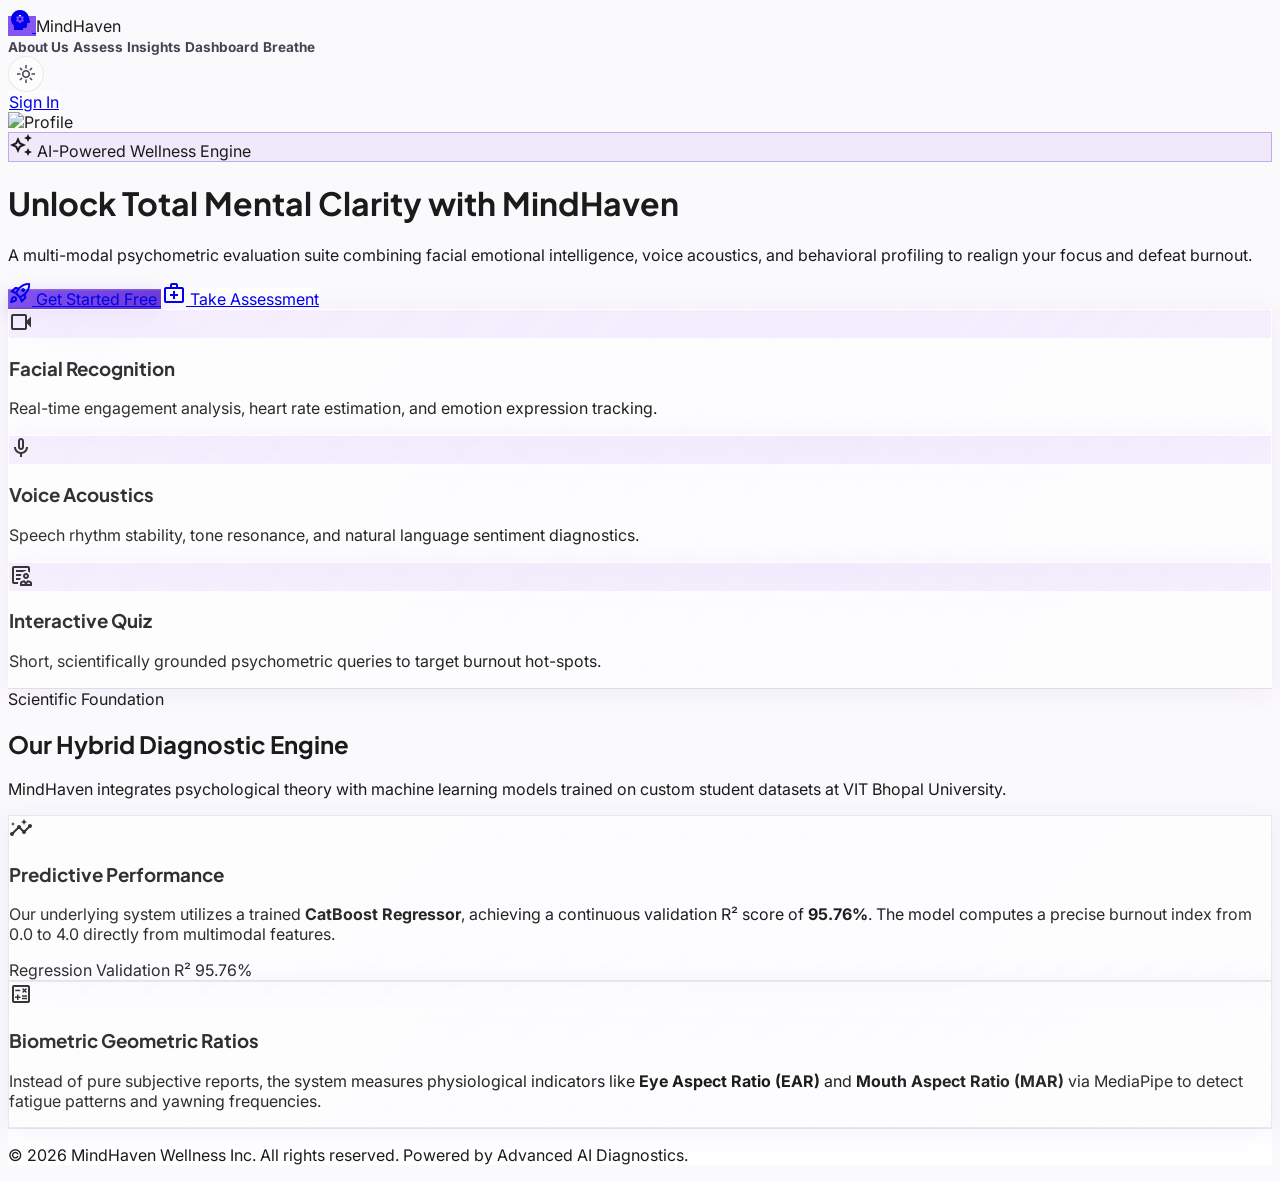
==== frontend/index.html @ d5769ea0 "fixed new frontend inconsistency" ====
<!DOCTYPE html>
<html lang="en">
<head>
    <meta charset="utf-8"/>
    <meta content="width=device-width, initial-scale=1.0" name="viewport"/>
    <meta name="theme-color" content="#120F17">
    <title>MindHaven | AI Multi-Modal Wellness Suite</title>
    <!-- Tailwind CSS CDN -->
    <script src="https://cdn.tailwindcss.com?plugins=forms,container-queries"></script>
    <script src="js/theme.js"></script>
    <link href="https://fonts.googleapis.com/css2?family=Inter:wght@400;500;600;700;800&family=Plus+Jakarta+Sans:wght@700;800&display=swap" rel="stylesheet"/>
    <link href="https://fonts.googleapis.com/css2?family=Material+Symbols+Outlined:wght,FILL@100..700,0..1&display=swap" rel="stylesheet"/>
    <link href="css/styles.css" rel="stylesheet"/>
    <script src="https://cdnjs.cloudflare.com/ajax/libs/three.js/r128/three.min.js"></script>
    <script src="https://cdnjs.cloudflare.com/ajax/libs/gsap/3.12.2/gsap.min.js"></script>
    <script src="https://cdnjs.cloudflare.com/ajax/libs/gsap/3.12.2/ScrollTrigger.min.js"></script>
</head>
<body class="font-body-md overflow-x-hidden min-h-screen relative flex flex-col justify-between" style="font-family:'Inter','Plus Jakarta Sans',sans-serif;">
    <!-- WebGL Background Canvas -->
    <canvas id="webgl-bg"></canvas>

    <!-- Global Background Elements -->
    <div class="fixed inset-0 -z-10 overflow-hidden pointer-events-none">
        <div class="floating-sphere w-[500px] h-[500px] -top-24 -left-24 opacity-30"></div>
        <div class="floating-sphere w-[400px] h-[400px] top-1/2 -right-20 opacity-20" style="animation-delay: -5s;"></div>
    </div>

    <!-- Top Navigation Bar -->
    <header class="fixed top-0 left-0 w-full z-50 flex justify-between items-center px-5 md:px-16 py-4 backdrop-blur-xl border-b border-white/20 transition-all duration-300" style="background:var(--col-nav-bg);backdrop-filter:blur(20px);">
        <div class="flex items-center gap-2">
            <a href="index.html" class="w-8 h-8 rounded-full flex items-center justify-center text-white flex-shrink-0" style="background:var(--col-primary-glow)">
                <span class="material-symbols-outlined text-[20px]" style="font-variation-settings:'FILL' 1">psychology</span>
            </a>
            <span class="font-extrabold text-lg tracking-tight" style="color:var(--col-text-primary)">MindHaven</span>
        </div>
        <nav class="hidden md:flex gap-8 items-center">
            <a href="about.html" style="font-size:0.85rem;font-weight:700;color:var(--col-text-secondary);text-decoration:none;white-space:nowrap;" onmouseover="this.style.color='var(--col-primary)'" onmouseout="this.style.color='var(--col-text-secondary)'">About Us</a>
            <a href="assess.html"   style="font-size:0.85rem;font-weight:700;color:var(--col-text-secondary);text-decoration:none;white-space:nowrap;" onmouseover="this.style.color='var(--col-primary)'" onmouseout="this.style.color='var(--col-text-secondary)'">Assess</a>
            <a href="insights.html"  style="font-size:0.85rem;font-weight:700;color:var(--col-text-secondary);text-decoration:none;white-space:nowrap;" onmouseover="this.style.color='var(--col-primary)'" onmouseout="this.style.color='var(--col-text-secondary)'">Insights</a>
            <a href="dashboard.html" style="font-size:0.85rem;font-weight:700;color:var(--col-text-secondary);text-decoration:none;white-space:nowrap;" onmouseover="this.style.color='var(--col-primary)'" onmouseout="this.style.color='var(--col-text-secondary)'">Dashboard</a>
            <a href="breathe.html" style="font-size:0.85rem;font-weight:700;color:var(--col-text-secondary);text-decoration:none;white-space:nowrap;" onmouseover="this.style.color='var(--col-primary)'" onmouseout="this.style.color='var(--col-text-secondary)'">Breathe</a>
        </nav>
        <div class="flex items-center gap-3 flex-shrink-0">
            <button onclick="toggleTheme()" class="theme-toggle" aria-label="Toggle theme">
                <span class="material-symbols-outlined theme-icon-light">light_mode</span>
                <span class="material-symbols-outlined theme-icon-dark">dark_mode</span>
            </button>
            <a href="auth.html" id="auth-btn" class="px-5 py-2 text-on-surface font-semibold text-xs rounded-full transition-all active:scale-95 shadow-sm" style="background:var(--col-glass-bg);border:1px solid var(--col-glass-border);">
                Sign In
            </a>
            <div id="user-profile-avatar" class="hidden w-10 h-10 rounded-full overflow-hidden border-2" style="border-color:var(--col-border-active)">
                <img alt="Profile" class="w-full h-full object-cover" src="https://lh3.googleusercontent.com/aida-public/[base64]"/>
            </div>
        </div>
    </header>

    <!-- Main Hero -->
    <main class="flex-1 flex flex-col items-center justify-center text-center px-margin-mobile pt-32 pb-20 relative z-10 max-w-4xl mx-auto">
        <div class="space-y-6">
            <div class="hero-badge inline-flex items-center gap-2 px-4 py-1.5 rounded-full text-primary font-bold text-xs uppercase tracking-wider mb-2" style="background:rgba(124,58,237,0.08);border:1px solid var(--col-border-active);">
                <span class="material-symbols-outlined text-sm">auto_awesome</span>
                AI-Powered Wellness Engine
            </div>
            <h1 class="hero-title text-4xl md:text-6xl font-extrabold text-on-surface tracking-tight leading-tight">
                Unlock Total Mental Clarity with <span class="bg-gradient-to-r from-primary to-secondary bg-clip-text text-transparent">MindHaven</span>
            </h1>
            <p class="hero-desc text-lg md:text-xl text-on-surface-variant max-w-2xl mx-auto font-medium leading-relaxed">
                A multi-modal psychometric evaluation suite combining facial emotional intelligence, voice acoustics, and behavioral profiling to realign your focus and defeat burnout.
            </p>
        </div>

        <!-- Call to Actions -->
        <div class="mt-12 flex flex-col sm:flex-row gap-5 justify-center items-center w-full">
            <a href="auth.html" class="hero-cta w-full sm:w-auto pill-3d px-10 py-5 rounded-full text-white font-bold text-lg flex items-center justify-center gap-3">
                <span class="material-symbols-outlined">rocket_launch</span>
                Get Started Free
            </a>
            <a href="assess.html" class="hero-cta w-full sm:w-auto px-10 py-5 rounded-full text-on-surface font-bold text-lg flex items-center justify-center gap-3 backdrop-blur-md transition-all shadow-lg shadow-black/5 active:scale-95" style="background:var(--col-glass-bg);border:1px solid var(--col-glass-border);">
                <span class="material-symbols-outlined">medical_services</span>
                Take Assessment
            </a>
        </div>

        <!-- Feature Grid Preview -->
        <div class="grid grid-cols-1 sm:grid-cols-3 gap-6 w-full max-w-5xl mt-20">
            <div class="feature-card glass-card p-6 rounded-3xl flex flex-col items-center text-center space-y-3">
                <div class="w-12 h-12 rounded-2xl flex items-center justify-center text-primary" style="background:rgba(124,58,237,0.08);">
                    <span class="material-symbols-outlined text-2xl">videocam</span>
                </div>
                <h3 class="font-bold text-lg text-on-surface">Facial Recognition</h3>
                <p class="text-sm text-on-surface-variant/80">Real-time engagement analysis, heart rate estimation, and emotion expression tracking.</p>
            </div>
            <div class="feature-card glass-card p-6 rounded-3xl flex flex-col items-center text-center space-y-3">
                <div class="w-12 h-12 rounded-2xl flex items-center justify-center text-secondary" style="background:rgba(124,58,237,0.08);">
                    <span class="material-symbols-outlined text-2xl">mic</span>
                </div>
                <h3 class="font-bold text-lg text-on-surface">Voice Acoustics</h3>
                <p class="text-sm text-on-surface-variant/80">Speech rhythm stability, tone resonance, and natural language sentiment diagnostics.</p>
            </div>
            <div class="feature-card glass-card p-6 rounded-3xl flex flex-col items-center text-center space-y-3">
                <div class="w-12 h-12 rounded-2xl flex items-center justify-center text-primary" style="background:rgba(124,58,237,0.08);">
                    <span class="material-symbols-outlined text-2xl">clinical_notes</span>
                </div>
                <h3 class="font-bold text-lg text-on-surface">Interactive Quiz</h3>
                <p class="text-sm text-on-surface-variant/80">Short, scientifically grounded psychometric queries to target burnout hot-spots.</p>
            </div>
        </div>
        <!-- Research Benchmarks Section -->
        <section class="scroll-section w-full max-w-5xl mt-24 space-y-10 pt-16" style="border-top:1px solid var(--col-border);">
            <div class="space-y-4">
                <span class="text-xs font-bold uppercase tracking-widest text-primary opacity-80">Scientific Foundation</span>
                <h2 class="text-2xl md:text-4xl font-extrabold text-on-surface tracking-tight">Our Hybrid Diagnostic Engine</h2>
                <p class="text-sm text-on-surface-variant max-w-2xl mx-auto font-medium">MindHaven integrates psychological theory with machine learning models trained on custom student datasets at VIT Bhopal University.</p>
            </div>

            <div class="grid grid-cols-1 md:grid-cols-2 gap-8 text-left">
                <!-- Research Panel 1 -->
                <div class="glass-card p-8 rounded-[2rem] shadow-md space-y-4" style="border:1px solid var(--col-border);">
                    <div class="flex items-center gap-3 text-primary">
                        <span class="material-symbols-outlined text-2xl">insights</span>
                        <h3 class="font-extrabold text-lg">Predictive Performance</h3>
                    </div>
                    <p class="text-sm text-on-surface-variant/90 leading-relaxed font-medium">
                        Our underlying system utilizes a trained <strong>CatBoost Regressor</strong>, achieving a continuous validation R² score of <strong>95.76%</strong>. The model computes a precise burnout index from 0.0 to 4.0 directly from multimodal features.
                    </p>
                    <div class="pt-2 flex justify-between items-center text-xs font-bold text-on-surface-variant/70">
                        <span>Regression Validation R²</span>
                        <span class="text-primary text-sm font-extrabold">95.76%</span>
                    </div>
                    <div class="w-full h-1.5 rounded-full overflow-hidden" style="background:var(--col-border);">
                        <div class="bg-primary h-full rounded-full" style="width: 95.76%"></div>
                    </div>
                </div>

                <!-- Research Panel 2 -->
                <div class="glass-card p-8 rounded-[2rem] shadow-md space-y-4" style="border:1px solid var(--col-border);">
                    <div class="flex items-center gap-3 text-secondary">
                        <span class="material-symbols-outlined text-2xl">calculate</span>
                        <h3 class="font-extrabold text-lg">Biometric Geometric Ratios</h3>
                    </div>
                    <p class="text-sm text-on-surface-variant/90 leading-relaxed font-medium">
                        Instead of pure subjective reports, the system measures physiological indicators like <strong>Eye Aspect Ratio (EAR)</strong> and <strong>Mouth Aspect Ratio (MAR)</strong> via MediaPipe to detect fatigue patterns and yawning frequencies.
                    </p>
                </div>
            </div>

        </section>
    </main>

    <!-- Footer -->
    <footer class="w-full text-center py-6 z-10" style="background:var(--col-bg-surface);border-top:1px solid var(--col-border);">
        <p class="text-xs text-on-surface-variant/60 font-semibold">
            &copy; 2026 MindHaven Wellness Inc. All rights reserved. Powered by Advanced AI Diagnostics.
        </p>
    </footer>

    <!-- Scripts -->
    <script src="https://cdn.jsdelivr.net/npm/@supabase/supabase-js@2"></script>
    <script src="js/config.js"></script>
    <script src="js/utils.js"></script>
    <script src="js/3d-elements.js"></script>
    <script src="js/gradual-blur.js"></script>
    <script>
        document.addEventListener('DOMContentLoaded', async () => {
            const authBtn = document.getElementById('auth-btn');
            const avatar = document.getElementById('user-profile-avatar');

            const isGuest = sessionStorage.getItem('mindhaven_guest') === 'true';
            const isAuth = sessionStorage.getItem('mindhaven_auth') === 'true';
            let loggedIn = isGuest || isAuth;

            if (!loggedIn && sb) {
                try {
                    const { data: { session } } = await sb.auth.getSession();
                    if (session) {
                        loggedIn = true;
                    }
                } catch(e) {
                    console.error("Session check on index failed:", e);
                }
            }

            if (loggedIn) {
                if (authBtn) authBtn.classList.add('hidden');
                if (avatar) avatar.classList.remove('hidden');
            } else {
                if (authBtn) authBtn.classList.remove('hidden');
                if (avatar) avatar.classList.add('hidden');
            }
        });
    </script>
    <script>
        // GSAP Animations
        document.addEventListener('DOMContentLoaded', function() {
          if (typeof gsap === 'undefined') return;
          gsap.registerPlugin(ScrollTrigger);

          // Hero entrance timeline
          var tl = gsap.timeline({ defaults: { ease: 'power3.out' } });
          tl.from('.hero-badge', { y: -20, opacity: 0, duration: 0.5, delay: 0.2 })
            .from('.hero-title', { y: 30, opacity: 0, duration: 0.7 }, '-=0.3')
            .from('.hero-desc', { y: 20, opacity: 0, duration: 0.5 }, '-=0.4')
            .from('.hero-cta', { y: 20, opacity: 0, scale: 0.95, duration: 0.5, stagger: 0.15 }, '-=0.3')
            .from('.feature-card', { y: 40, opacity: 0, scale: 0.95, duration: 0.6, stagger: 0.12 }, '-=0.2');

          // Research section scroll reveal
          gsap.from('.scroll-section', {
            y: 50, opacity: 0, duration: 0.9, ease: 'power2.out',
            scrollTrigger: { trigger: '.scroll-section', start: 'top 85%' }
          });

          // Springy CTA button hovers
          document.querySelectorAll('.pill-3d').forEach(function(btn) {
            btn.addEventListener('mouseenter', function() {
              gsap.to(btn, { scale: 1.04, duration: 0.3, ease: 'back.out(2)' });
            });
            btn.addEventListener('mouseleave', function() {
              gsap.to(btn, { scale: 1, duration: 0.25, ease: 'power2.out' });
            });
          });

          // GradualBlur on hero bottom
          if (typeof createGradualBlur === 'function') {
            var main = document.querySelector('main');
            if (main) createGradualBlur(main, { position: 'bottom', strength: 1.5, height: '5rem', divCount: 4, curve: 'bezier' });
          }
        });
    </script>
</body>
</html>
---- frontend/css/styles.css ----
/* ═══════════════════════════════════════════════════════════════
   MindHaven Design System v2 — styles.css
   Dual-theme: Dark (ReactBits-inspired #120F17) + Light
   Motion philosophy: calm, purposeful, never dizzying.
═══════════════════════════════════════════════════════════════ */

/* ── Light Theme Tokens (default) ──────────────────────────── */
:root {
  --col-bg-deep:       #faf9fc;
  --col-bg-surface:    #ffffff;
  --col-bg-elevated:   #f5f3f8;
  --col-bg-hover:      #ede9f5;

  --col-primary:       #6b38d4;
  --col-primary-glow:  #8455ef;
  --col-accent:        #5227FF;
  --col-secondary:     #6f46b9;

  --col-success:       #16a34a;
  --col-warning:       #d97706;
  --col-danger:        #dc2626;

  --col-text-primary:  #1c1b1b;
  --col-text-secondary:#494454;
  --col-text-tertiary: #7b7486;

  --col-border:        rgba(0, 0, 0, 0.08);
  --col-border-active: rgba(107, 56, 212, 0.35);

  --col-glass-bg:      rgba(255, 255, 255, 0.55);
  --col-glass-border:  rgba(255, 255, 255, 0.6);
  --col-glass-shadow:  0 4px 24px rgba(107, 56, 212, 0.07);

  --col-nav-bg:        rgba(250, 249, 252, 0.8);

  --col-input-bg:      rgba(255, 255, 255, 0.45);
  --col-input-border:  rgba(0, 0, 0, 0.1);

  --col-card-shine:    rgba(255, 255, 255, 0.12);
  --col-card-shine-end:rgba(255, 255, 255, 0.0);

  --font-display: 'Plus Jakarta Sans', sans-serif;
  --font-body:    'Inter', 'Plus Jakarta Sans', sans-serif;

  /* Motion tokens */
  --dur-fast:    0.18s;
  --dur-base:    0.30s;
  --dur-slow:    0.55s;
  --ease-out:    cubic-bezier(0.25, 1, 0.5, 1);
  --ease-in-out: cubic-bezier(0.4, 0, 0.2, 1);
  --ease-spring: cubic-bezier(0.34, 1.56, 0.64, 1);

  --lift-sm:     -2px;
  --lift-md:     -4px;

  --blur-glass:  blur(24px) saturate(1.4);

  color-scheme: light;
}

/* ── Dark Theme Tokens (ReactBits-inspired) ────────────────── */
.dark {
  --col-bg-deep:       #120F17;
  --col-bg-surface:    #1a1622;
  --col-bg-elevated:   #221e2e;
  --col-bg-hover:      #2a2538;

  --col-primary:       #7c3aed;
  --col-primary-glow:  #a78bfa;
  --col-accent:        #5227FF;
  --col-secondary:     #a855f7;

  --col-success:       #34d399;
  --col-warning:       #fbbf24;
  --col-danger:        #f87171;

  --col-text-primary:  #f0eef5;
  --col-text-secondary:#9f97b8;
  --col-text-tertiary: #6b6484;

  --col-border:        rgba(255, 255, 255, 0.06);
  --col-border-active: rgba(124, 58, 237, 0.4);

  --col-glass-bg:      rgba(255, 255, 255, 0.03);
  --col-glass-border:  rgba(255, 255, 255, 0.06);
  --col-glass-shadow:  0 8px 32px rgba(0, 0, 0, 0.4);

  --col-nav-bg:        rgba(18, 15, 23, 0.82);

  --col-input-bg:      rgba(255, 255, 255, 0.05);
  --col-input-border:  rgba(255, 255, 255, 0.08);

  --col-card-shine:    rgba(255, 255, 255, 0.04);
  --col-card-shine-end:rgba(255, 255, 255, 0.0);

  color-scheme: dark;
}

/* ── Base ──────────────────────────────────────────────────── */
*, *::before, *::after { box-sizing: border-box; }

body {
  min-height: 100vh;
  font-family: var(--font-body);
  background: var(--col-bg-deep);
  color: var(--col-text-primary);
  scroll-behavior: smooth;
  overflow-x: hidden;
  transition: background-color 0.4s ease, color 0.3s ease;
}

h1, h2, h3, h4, h5, h6 {
  font-family: var(--font-display);
}

/* ── Custom Scrollbar ──────────────────────────────────────── */
::-webkit-scrollbar          { width: 6px; height: 6px; }
::-webkit-scrollbar-track    { background: var(--col-bg-deep); }
::-webkit-scrollbar-thumb    { background: rgba(124, 58, 237, 0.25); border-radius: 99px; }
::-webkit-scrollbar-thumb:hover { background: rgba(124, 58, 237, 0.45); }

/* ── WebGL canvas ──────────────────────────────────────────── */
#webgl-bg {
  position: fixed; inset: 0;
  width: 100%; height: 100%;
  z-index: -10;
  pointer-events: none;
}

/* ── Glass card v2 ─────────────────────────────────────────── */
.glass-card {
  position: relative;
  background: var(--col-glass-bg);
  backdrop-filter: var(--blur-glass);
  -webkit-backdrop-filter: var(--blur-glass);
  border: 1px solid var(--col-glass-border);
  box-shadow: var(--col-glass-shadow);
  transition:
    transform  var(--dur-base) var(--ease-out),
    box-shadow var(--dur-base) var(--ease-out),
    background var(--dur-base) ease,
    border-color var(--dur-base) ease;
}

.glass-card::before {
  content: '';
  position: absolute; inset: 0;
  background: linear-gradient(135deg,
    var(--col-card-shine) 0%,
    var(--col-card-shine-end) 60%,
    var(--col-card-shine) 100%);
  pointer-events: none;
  border-radius: inherit;
  z-index: 1;
}

/* Hover: lift + glow */
.glass-card:hover {
  transform: translateY(var(--lift-md));
  box-shadow:
    var(--col-glass-shadow),
    0 0 30px rgba(124, 58, 237, 0.06);
  border-color: rgba(124, 58, 237, 0.12);
}

/* Selected / active state */
.glass-card-active {
  background: rgba(124, 58, 237, 0.08) !important;
  border: 1.5px solid var(--col-border-active) !important;
  box-shadow: 0 8px 24px rgba(124, 58, 237, 0.12) !important;
}

/* ── Floating ambient blobs ────────────────────────────────── */
.floating-sphere {
  position: absolute;
  border-radius: 50%;
  background: radial-gradient(circle at 30% 30%,
    rgba(124, 58, 237, 0.2),
    rgba(82, 39, 255, 0.04));
  filter: blur(60px);
  z-index: -5;
  animation: blobDrift 22s infinite alternate ease-in-out;
}

.dark .floating-sphere {
  background: radial-gradient(circle at 30% 30%,
    rgba(124, 58, 237, 0.15),
    rgba(82, 39, 255, 0.03));
  filter: blur(70px);
}

@keyframes blobDrift {
  0%   { transform: translate(0, 0) scale(1); }
  100% { transform: translate(48px, 32px) scale(1.12); }
}

/* ── Floating element (FAB / pill button) ──────────────────── */
.floating-element {
  animation: gentleFloat 7s ease-in-out infinite;
}

@keyframes gentleFloat {
  0%, 100% { transform: translateY(0px); }
  50%      { transform: translateY(-8px); }
}

/* ── Subtle icon float ─────────────────────────────────────── */
.floating-3d {
  animation: iconFloat 8s ease-in-out infinite;
}

@keyframes iconFloat {
  0%, 100% { transform: translateY(0px); }
  50%      { transform: translateY(-5px); }
}

/* ── Primary pill button ───────────────────────────────────── */
.pill-3d {
  background: linear-gradient(135deg, var(--col-primary-glow), var(--col-primary));
  box-shadow:
    0 6px 18px rgba(124, 58, 237, 0.25),
    inset 0 1px 2px rgba(255, 255, 255, 0.2),
    inset 0 -1px 2px rgba(0, 0, 0, 0.15);
  transition:
    transform var(--dur-fast) var(--ease-out),
    box-shadow var(--dur-fast) var(--ease-out);
}

.pill-3d:hover {
  transform: translateY(var(--lift-sm));
  box-shadow:
    0 10px 28px rgba(124, 58, 237, 0.35),
    inset 0 1px 2px rgba(255, 255, 255, 0.2);
}

.pill-3d:active {
  transform: scale(0.97) translateY(1px);
  box-shadow: 0 3px 10px rgba(124, 58, 237, 0.35);
}

/* ── Glass input ───────────────────────────────────────────── */
.glass-input {
  background: var(--col-input-bg);
  border: 1px solid var(--col-input-border);
  backdrop-filter: blur(10px);
  -webkit-backdrop-filter: blur(10px);
  color: var(--col-text-primary);
  transition: background var(--dur-base) ease, border-color var(--dur-base) ease, box-shadow var(--dur-base) ease;
}

.glass-input:focus {
  background: var(--col-glass-bg);
  border-color: var(--col-primary);
  box-shadow: 0 0 0 3px rgba(124, 58, 237, 0.12);
  outline: none;
}

/* ── Page transition overlay ───────────────────────────────── */
#page-transition-overlay {
  position: fixed; inset: 0;
  background: radial-gradient(circle at center, #260059 0%, #0c0814 100%);
  z-index: 9999;
  pointer-events: none;
  opacity: 0;
  transition: opacity var(--dur-slow) ease;
}

/* ── Waveform bars (voice recorder) ────────────────────────── */
.waveform-bar { height: 15%; }
.waveform-bar.active {
  animation: waveAnim 1.1s ease-in-out infinite alternate;
}

@keyframes waveAnim {
  0%   { height: 15%; }
  100% { height: 80%; }
}

/* ── Choice card (assessment quiz) ─────────────────────────── */
.choice-card {
  transition: transform var(--dur-base) var(--ease-out), box-shadow var(--dur-base) ease;
}

.choice-card:hover {
  transform: translateY(var(--lift-md));
  box-shadow: 0 8px 24px rgba(124, 58, 237, 0.12);
}

/* ── Bubble metric (insights score orb) ─────────────────────── */
.bubble-metric {
  position: relative;
  background: radial-gradient(circle at 35% 35%,
    rgba(255, 255, 255, 0.95) 0%,
    rgba(255, 255, 255, 0.50) 45%,
    rgba(208, 188, 255, 0.20) 80%,
    rgba(124, 58, 237, 0.08) 100%);
  backdrop-filter: blur(20px);
  border: 1px solid rgba(255, 255, 255, 0.8);
  box-shadow:
    inset -8px -8px 24px rgba(0, 0, 0, 0.03),
    inset  8px  8px 16px rgba(255, 255, 255, 0.7),
    0 24px 52px rgba(124, 58, 237, 0.14);
}

.dark .bubble-metric {
  background: radial-gradient(circle at 35% 35%,
    rgba(167, 139, 250, 0.15) 0%,
    rgba(124, 58, 237, 0.08) 45%,
    rgba(82, 39, 255, 0.04) 80%,
    rgba(18, 15, 23, 0.6) 100%);
  border: 1px solid rgba(167, 139, 250, 0.15);
  box-shadow:
    inset -6px -6px 20px rgba(0, 0, 0, 0.2),
    inset  6px  6px 14px rgba(167, 139, 250, 0.05),
    0 24px 60px rgba(124, 58, 237, 0.2),
    0 0 80px rgba(124, 58, 237, 0.08);
}

.bubble-metric::after {
  content: '';
  position: absolute;
  top: 15%; left: 15%;
  width: 24%; height: 14%;
  background: rgba(255, 255, 255, 0.82);
  border-radius: 50%;
  filter: blur(4px);
  transform: rotate(-35deg);
}

.dark .bubble-metric::after {
  background: rgba(167, 139, 250, 0.15);
  filter: blur(6px);
}

/* ── Scroll reveal ─────────────────────────────────────────── */
.scroll-reveal {
  opacity: 0;
  transform: translateY(24px);
  transition: opacity var(--dur-slow) ease, transform var(--dur-slow) var(--ease-out);
}
.scroll-reveal.visible {
  opacity: 1;
  transform: translateY(0);
}

/* ── Camera tracker grid overlay ───────────────────────────── */
.tracker-grid {
  background-image:
    linear-gradient(rgba(124, 58, 237, 0.10) 1px, transparent 1px),
    linear-gradient(90deg, rgba(124, 58, 237, 0.10) 1px, transparent 1px);
  background-size: 20px 20px;
  background-position: center;
}

/* ── Glare overlay ─────────────────────────────────────────── */
.card-glare {
  position: absolute; inset: 0;
  pointer-events: none;
  border-radius: inherit;
  z-index: 2;
  mix-blend-mode: overlay;
  opacity: 0;
  transition: opacity var(--dur-base) ease;
}

/* ═══════════════════════════════════════════════════════════════
   Theme Toggle Button
═══════════════════════════════════════════════════════════════ */
.theme-toggle {
  display: flex;
  align-items: center;
  justify-content: center;
  width: 36px;
  height: 36px;
  border-radius: 50%;
  border: 1px solid var(--col-border);
  background: var(--col-glass-bg);
  backdrop-filter: blur(12px);
  cursor: pointer;
  transition: all var(--dur-base) var(--ease-out);
  color: var(--col-text-secondary);
  flex-shrink: 0;
}

.theme-toggle:hover {
  background: var(--col-bg-hover);
  border-color: var(--col-border-active);
  color: var(--col-primary);
  transform: rotate(15deg);
}

/* Show/hide sun/moon icons based on theme */
.theme-icon-dark  { display: none; }
.theme-icon-light { display: block; font-size: 20px; }

.dark .theme-icon-dark  { display: block; font-size: 20px; }
.dark .theme-icon-light { display: none; }

/* ═══════════════════════════════════════════════════════════════
   Utility Classes
═══════════════════════════════════════════════════════════════ */
.text-gradient {
  background: linear-gradient(135deg, var(--col-primary-glow), var(--col-accent));
  -webkit-background-clip: text;
  -webkit-text-fill-color: transparent;
  background-clip: text;
}

.glow-primary {
  box-shadow: 0 0 40px rgba(124, 58, 237, 0.15);
}
.dark .glow-primary {
  box-shadow: 0 0 50px rgba(124, 58, 237, 0.2);
}

.border-glow {
  border: 1px solid var(--col-border-active);
  box-shadow: 0 0 20px rgba(124, 58, 237, 0.08);
}

.accent-top-primary  { border-top: 2px solid var(--col-primary); }
.accent-top-success  { border-top: 2px solid var(--col-success); }
.accent-top-warning  { border-top: 2px solid var(--col-warning); }
.accent-top-danger   { border-top: 2px solid var(--col-danger); }
.accent-top-accent   { border-top: 2px solid var(--col-accent); }

/* ═══════════════════════════════════════════════════════════════
   GradualBlur (Vanilla JS port styles)
═══════════════════════════════════════════════════════════════ */
.gradual-blur {
  pointer-events: none;
  isolation: isolate;
}
.gradual-blur-inner {
  position: relative;
  width: 100%;
  height: 100%;
  pointer-events: none;
}
.gradual-blur-inner > div {
  -webkit-backdrop-filter: inherit;
  backdrop-filter: inherit;
}

@supports not (backdrop-filter: blur(1px)) {
  .gradual-blur-inner > div {
    background: var(--col-bg-deep);
    opacity: 0.7;
  }
}

/* ═══════════════════════════════════════════════════════════════
   Chat Widget (Theme-aware)
═══════════════════════════════════════════════════════════════ */
.chat-widget {
  background: var(--col-glass-bg);
  backdrop-filter: blur(25px) saturate(1.3);
  -webkit-backdrop-filter: blur(25px) saturate(1.3);
  border: 1.5px solid var(--col-glass-border);
  box-shadow: 0 16px 48px rgba(0, 0, 0, 0.2);
  transform: scale(0.9) translateY(40px);
  opacity: 0;
  pointer-events: none;
  transition: none; /* Handled via GSAP */
}

.dark .chat-widget {
  background: rgba(26, 22, 34, 0.85);
  border-color: rgba(124, 58, 237, 0.15);
  box-shadow: 0 16px 60px rgba(0, 0, 0, 0.5), 0 0 40px rgba(124, 58, 237, 0.05);
}

.chat-widget.active {
  pointer-events: auto;
}

.pulse-dot {
  width: 8px; height: 8px;
  background-color: #10b981;
  border-radius: 50%;
  display: inline-block;
  box-shadow: 0 0 0 0 rgba(16, 185, 129, 0.7);
  animation: pulse-dot-anim 1.8s infinite;
}

@keyframes pulse-dot-anim {
  0%   { box-shadow: 0 0 0 0 rgba(16, 185, 129, 0.7); }
  70%  { box-shadow: 0 0 0 8px rgba(16, 185, 129, 0); }
  100% { box-shadow: 0 0 0 0 rgba(16, 185, 129, 0); }
}

/* ═══════════════════════════════════════════════════════════════
   GSAP / ScrollTrigger markers
═══════════════════════════════════════════════════════════════ */
.scroll-section {
  /* Initial state set by GSAP, this just marks the element */
}

/* ── Responsive ────────────────────────────────────────────── */
@media (max-width: 768px) {
  .theme-toggle {
    width: 32px; height: 32px;
  }
  .theme-icon-light,
  .dark .theme-icon-dark {
    font-size: 18px;
  }
}
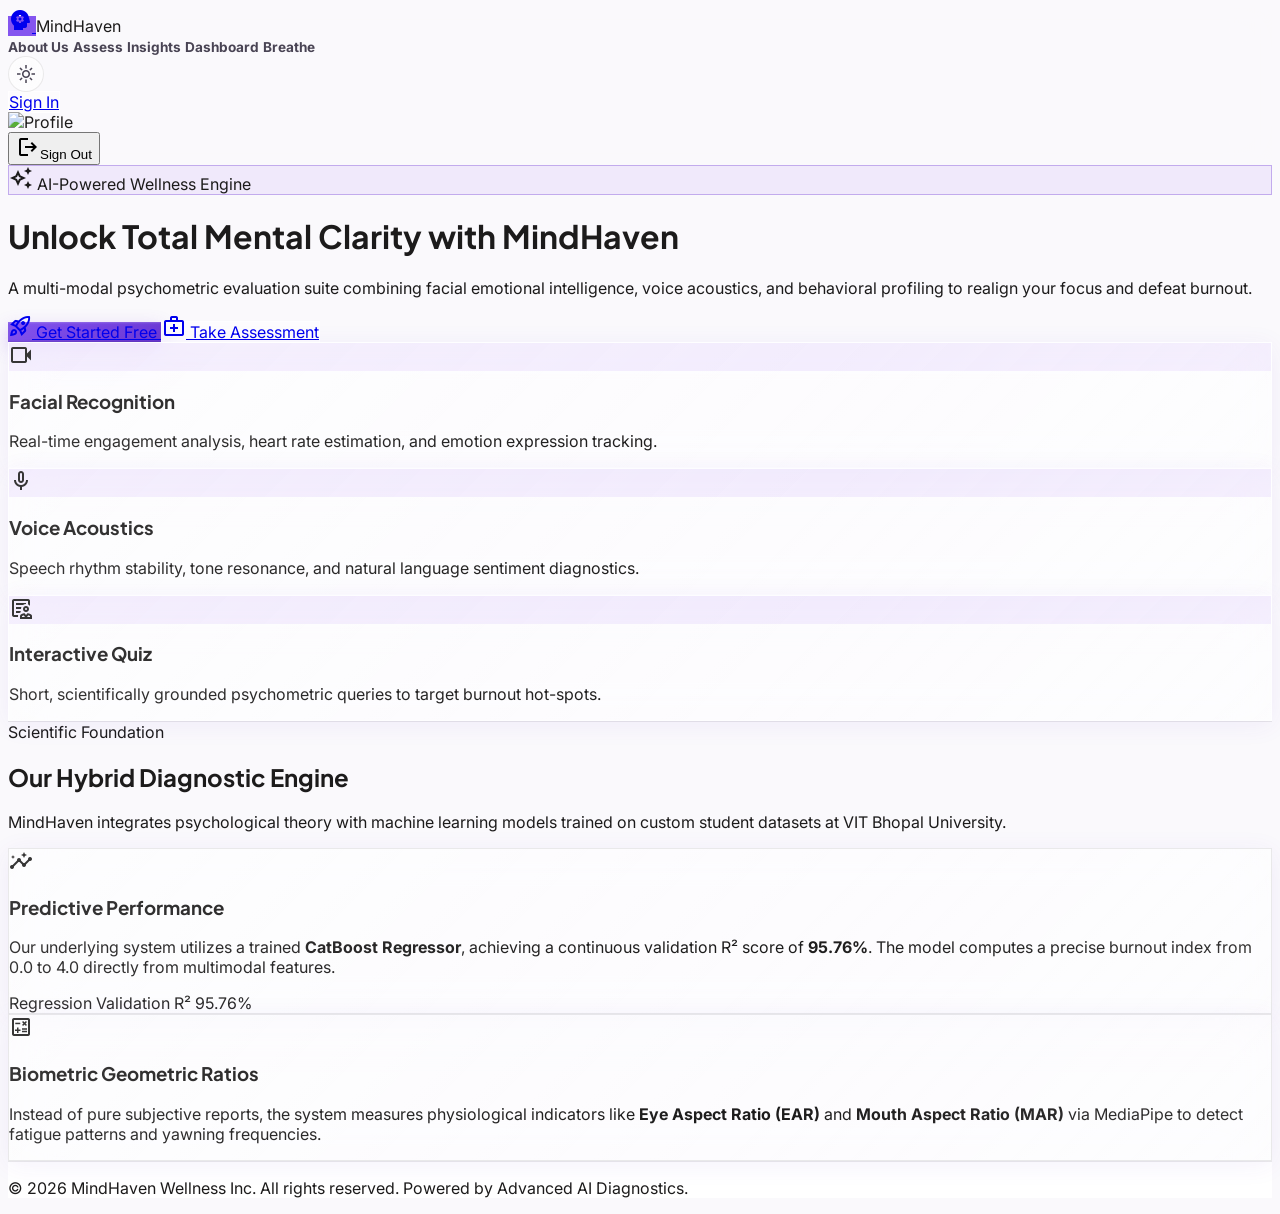
==== commit 8ee19df3: "fixed signout inconsistency" ====
--- a/frontend/index.html
+++ b/frontend/index.html
@@ -51,6 +51,9 @@
             <div id="user-profile-avatar" class="hidden w-10 h-10 rounded-full overflow-hidden border-2" style="border-color:var(--col-border-active)">
                 <img alt="Profile" class="w-full h-full object-cover" src="https://lh3.googleusercontent.com/aida-public/[base64]"/>
             </div>
+            <button id="logout-btn" onclick="handleLogout()" class="hidden flex items-center gap-1 text-xs font-bold text-red-500 hover:text-red-700 bg-white/20 border border-white/40 px-3 py-1.5 rounded-full transition-all">
+                <span class="material-symbols-outlined text-[14px]">logout</span>Sign Out
+            </button>
         </div>
     </header>
 
@@ -164,6 +167,7 @@
         document.addEventListener('DOMContentLoaded', async () => {
             const authBtn = document.getElementById('auth-btn');
             const avatar = document.getElementById('user-profile-avatar');
+            const logoutBtn = document.getElementById('logout-btn');
 
             const isGuest = sessionStorage.getItem('mindhaven_guest') === 'true';
             const isAuth = sessionStorage.getItem('mindhaven_auth') === 'true';
@@ -183,9 +187,11 @@
             if (loggedIn) {
                 if (authBtn) authBtn.classList.add('hidden');
                 if (avatar) avatar.classList.remove('hidden');
+                if (logoutBtn) logoutBtn.classList.remove('hidden');
             } else {
                 if (authBtn) authBtn.classList.remove('hidden');
                 if (avatar) avatar.classList.add('hidden');
+                if (logoutBtn) logoutBtn.classList.add('hidden');
             }
         });
     </script>
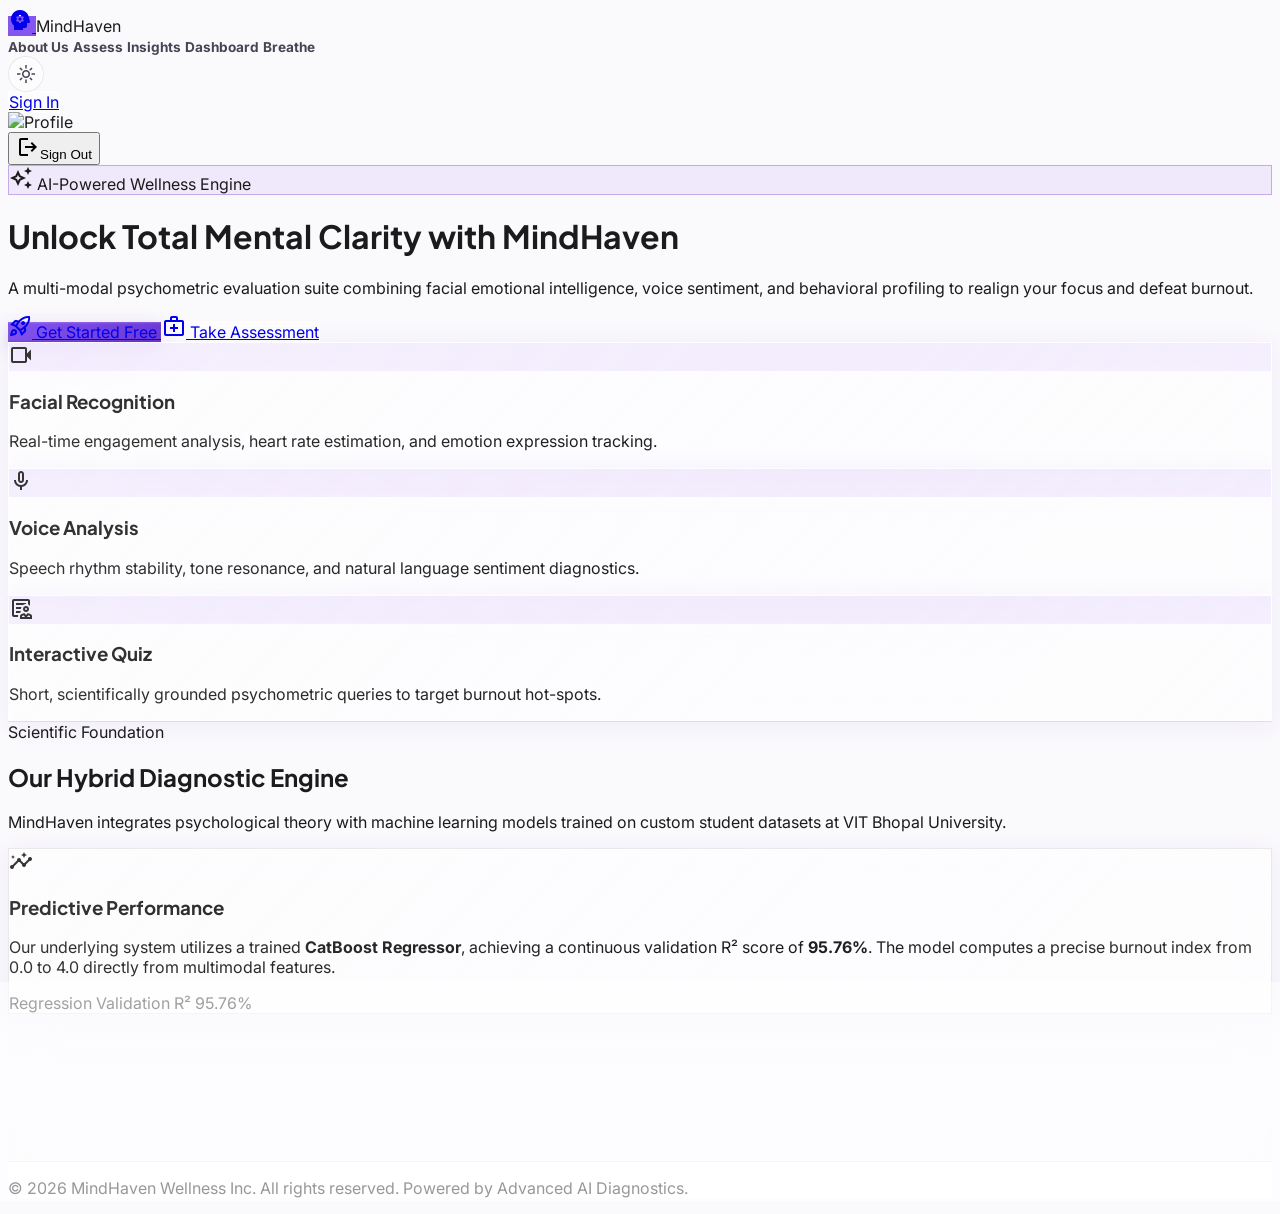
==== commit bded4114: "fixed 'acoustic' claims" ====
--- a/frontend/index.html
+++ b/frontend/index.html
@@ -68,7 +68,7 @@
                 Unlock Total Mental Clarity with <span class="bg-gradient-to-r from-primary to-secondary bg-clip-text text-transparent">MindHaven</span>
             </h1>
             <p class="hero-desc text-lg md:text-xl text-on-surface-variant max-w-2xl mx-auto font-medium leading-relaxed">
-                A multi-modal psychometric evaluation suite combining facial emotional intelligence, voice acoustics, and behavioral profiling to realign your focus and defeat burnout.
+                A multi-modal psychometric evaluation suite combining facial emotional intelligence, voice sentiment, and behavioral profiling to realign your focus and defeat burnout.
             </p>
         </div>
 
@@ -97,7 +97,7 @@
                 <div class="w-12 h-12 rounded-2xl flex items-center justify-center text-secondary" style="background:rgba(124,58,237,0.08);">
                     <span class="material-symbols-outlined text-2xl">mic</span>
                 </div>
-                <h3 class="font-bold text-lg text-on-surface">Voice Acoustics</h3>
+                <h3 class="font-bold text-lg text-on-surface">Voice Analysis</h3>
                 <p class="text-sm text-on-surface-variant/80">Speech rhythm stability, tone resonance, and natural language sentiment diagnostics.</p>
             </div>
             <div class="feature-card glass-card p-6 rounded-3xl flex flex-col items-center text-center space-y-3">
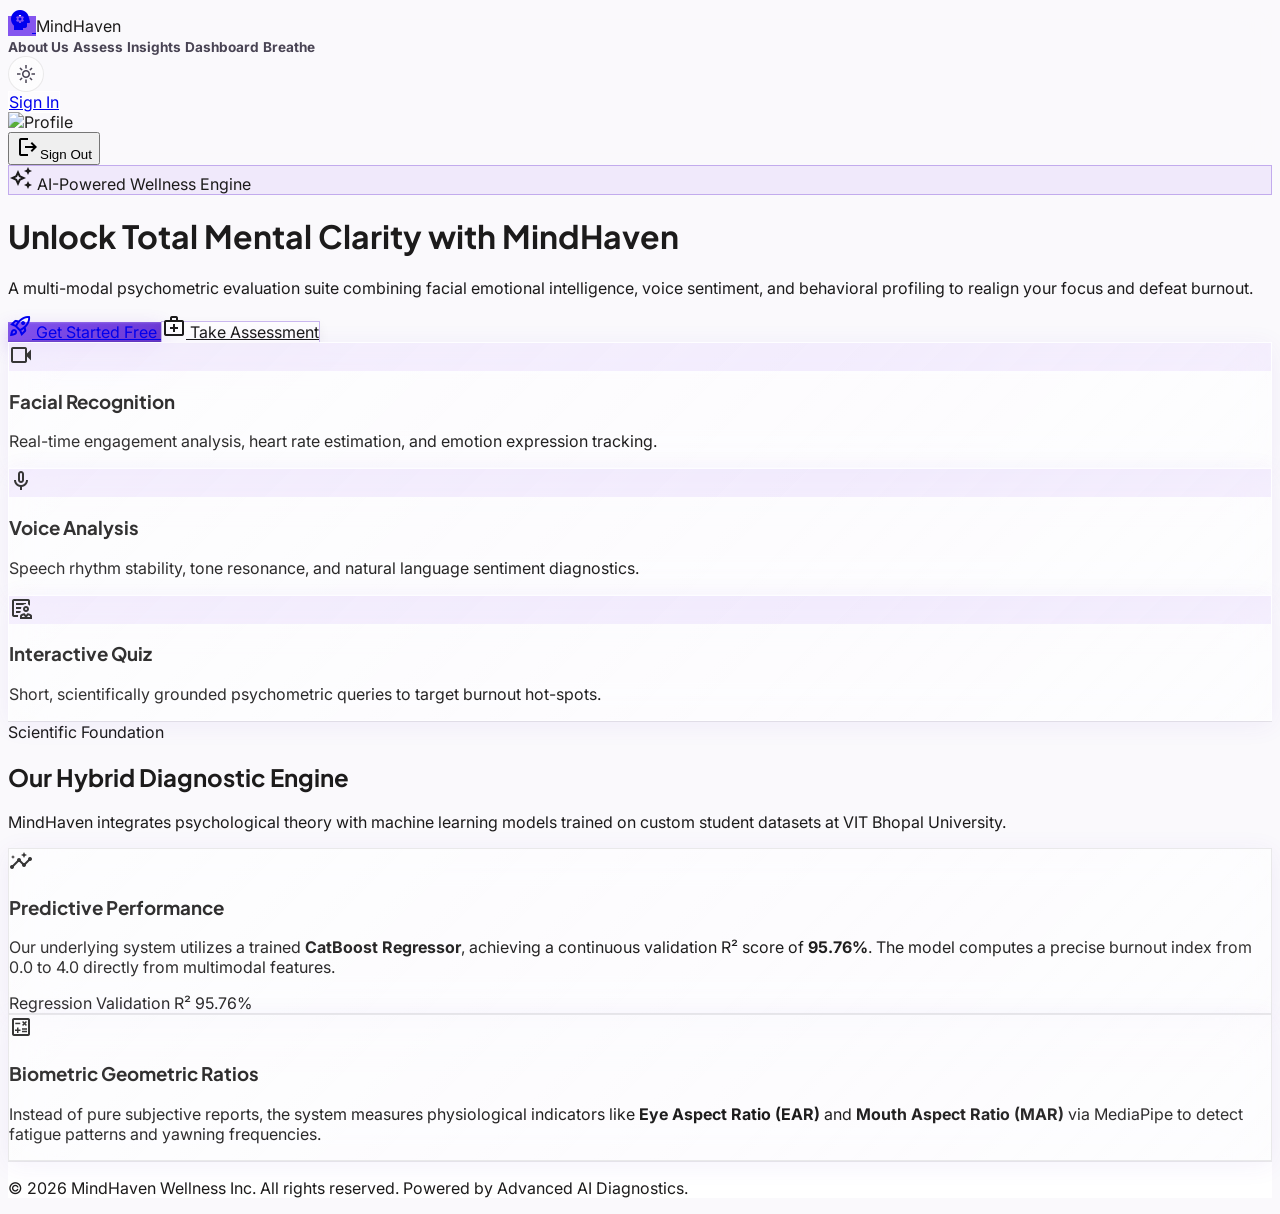
==== commit 07b99283: "fixed the landing page" ====
--- a/frontend/index.html
+++ b/frontend/index.html
@@ -78,7 +78,7 @@
                 <span class="material-symbols-outlined">rocket_launch</span>
                 Get Started Free
             </a>
-            <a href="assess.html" class="hero-cta w-full sm:w-auto px-10 py-5 rounded-full text-on-surface font-bold text-lg flex items-center justify-center gap-3 backdrop-blur-md transition-all shadow-lg shadow-black/5 active:scale-95" style="background:var(--col-glass-bg);border:1px solid var(--col-glass-border);">
+            <a href="assess.html" class="hero-cta w-full sm:w-auto pill-outline px-10 py-5 rounded-full font-bold text-lg flex items-center justify-center gap-3 active:scale-95 shadow-lg shadow-black/5">
                 <span class="material-symbols-outlined">medical_services</span>
                 Take Assessment
             </a>
--- a/frontend/css/styles.css
+++ b/frontend/css/styles.css
@@ -237,6 +237,32 @@
   transform: scale(0.97) translateY(1px);
   box-shadow: 0 3px 10px rgba(124, 58, 237, 0.35);
 }
+
+/* ── Secondary outlined button ────────────────────────────────── */
+.pill-outline {
+  background: var(--col-glass-bg);
+  border: 1.5px solid var(--col-border-active);
+  color: var(--col-text-primary) !important;
+  box-shadow: 0 4px 12px rgba(0, 0, 0, 0.05);
+  transition:
+    background var(--dur-fast) var(--ease-out),
+    border-color var(--dur-fast) var(--ease-out),
+    transform var(--dur-fast) var(--ease-out),
+    box-shadow var(--dur-fast) var(--ease-out);
+}
+
+.pill-outline:hover {
+  background: var(--col-bg-hover);
+  border-color: var(--col-primary);
+  transform: translateY(var(--lift-sm));
+  box-shadow: 0 8px 24px rgba(107, 56, 212, 0.12);
+}
+
+.pill-outline:active {
+  transform: scale(0.97) translateY(1px);
+  box-shadow: 0 3px 10px rgba(107, 56, 212, 0.08);
+}
+
 
 /* ── Glass input ───────────────────────────────────────────── */
 .glass-input {
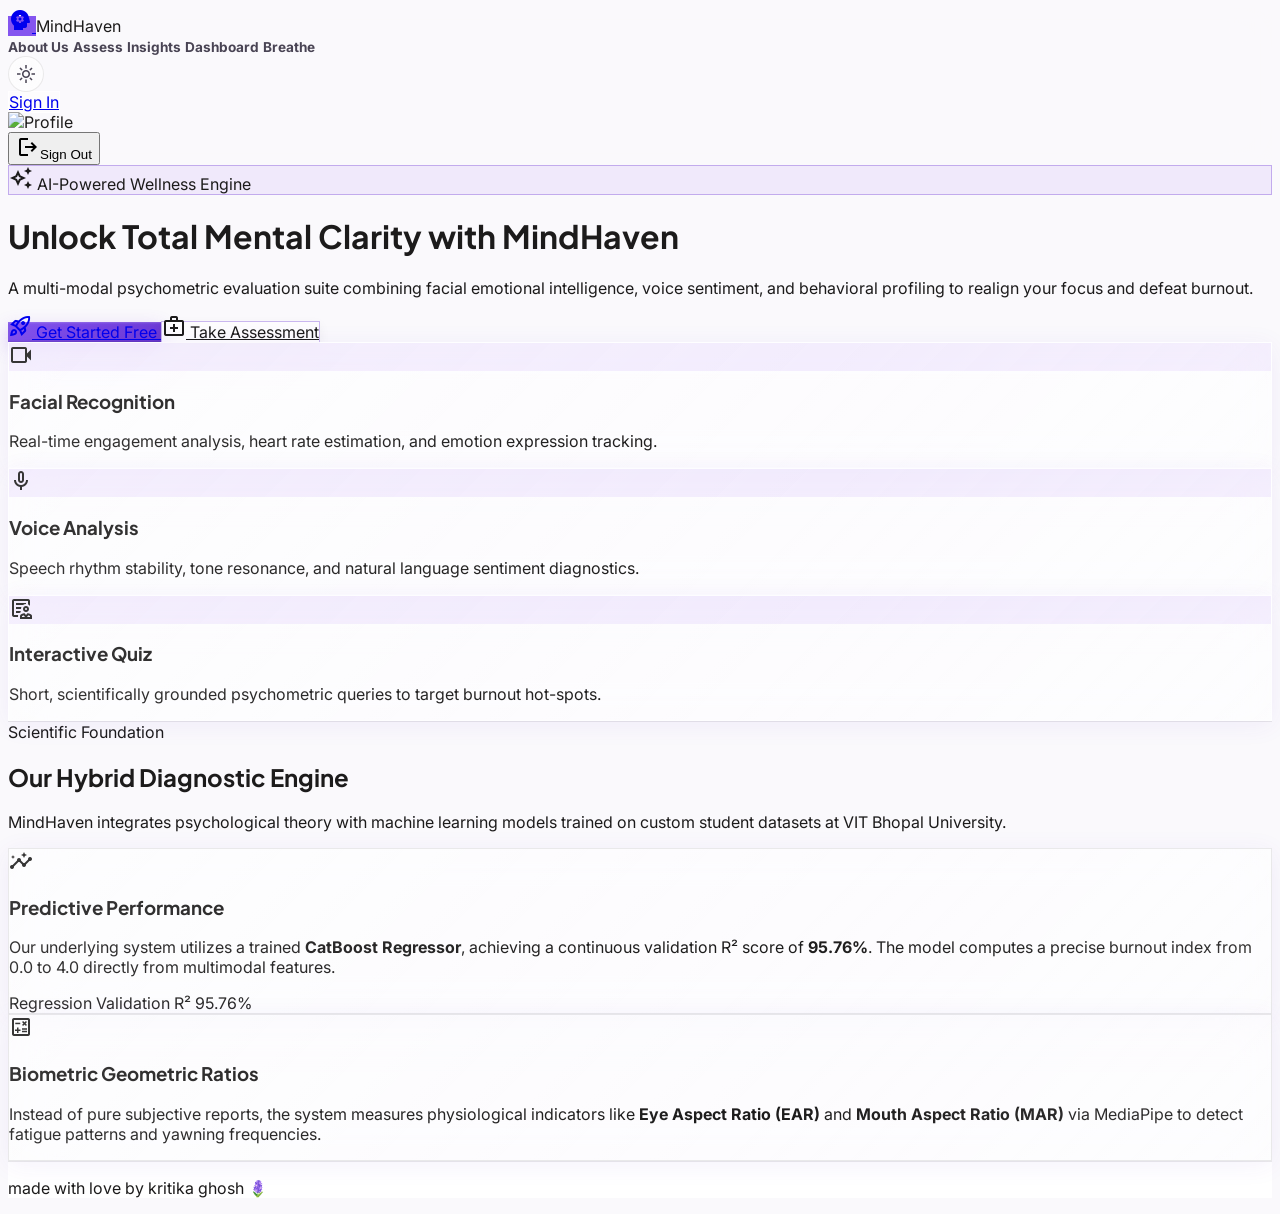
==== commit 5e0d5a99: "fixed the footers" ====
--- a/frontend/index.html
+++ b/frontend/index.html
@@ -150,10 +150,9 @@
         </section>
     </main>
 
-    <!-- Footer -->
     <footer class="w-full text-center py-6 z-10" style="background:var(--col-bg-surface);border-top:1px solid var(--col-border);">
         <p class="text-xs text-on-surface-variant/60 font-semibold">
-            &copy; 2026 MindHaven Wellness Inc. All rights reserved. Powered by Advanced AI Diagnostics.
+            made with love by kritika ghosh 🪻
         </p>
     </footer>
 
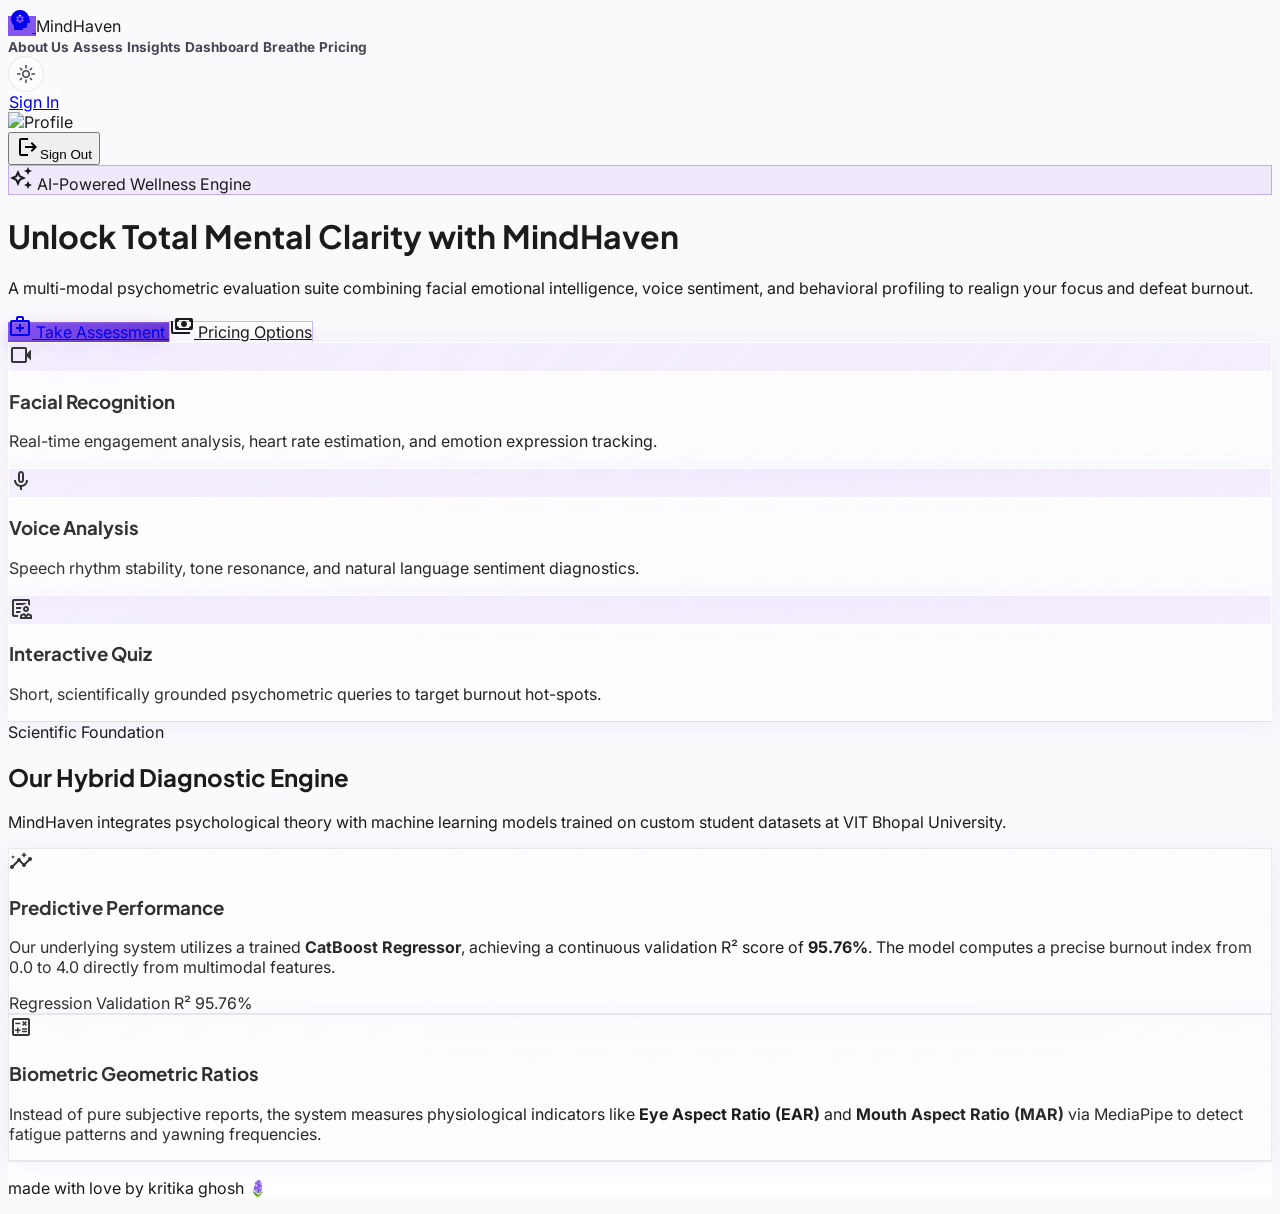
==== commit 32b2eaba: "feat: add pricing options page and update hero CTA buttons on landing page" ====
--- a/frontend/index.html
+++ b/frontend/index.html
@@ -39,6 +39,7 @@
             <a href="insights.html"  style="font-size:0.85rem;font-weight:700;color:var(--col-text-secondary);text-decoration:none;white-space:nowrap;" onmouseover="this.style.color='var(--col-primary)'" onmouseout="this.style.color='var(--col-text-secondary)'">Insights</a>
             <a href="dashboard.html" style="font-size:0.85rem;font-weight:700;color:var(--col-text-secondary);text-decoration:none;white-space:nowrap;" onmouseover="this.style.color='var(--col-primary)'" onmouseout="this.style.color='var(--col-text-secondary)'">Dashboard</a>
             <a href="breathe.html" style="font-size:0.85rem;font-weight:700;color:var(--col-text-secondary);text-decoration:none;white-space:nowrap;" onmouseover="this.style.color='var(--col-primary)'" onmouseout="this.style.color='var(--col-text-secondary)'">Breathe</a>
+            <a href="pricing.html" style="font-size:0.85rem;font-weight:700;color:var(--col-text-secondary);text-decoration:none;white-space:nowrap;" onmouseover="this.style.color='var(--col-primary)'" onmouseout="this.style.color='var(--col-text-secondary)'">Pricing</a>
         </nav>
         <div class="flex items-center gap-3 flex-shrink-0">
             <button onclick="toggleTheme()" class="theme-toggle" aria-label="Toggle theme">
@@ -74,13 +75,13 @@
 
         <!-- Call to Actions -->
         <div class="mt-12 flex flex-col sm:flex-row gap-5 justify-center items-center w-full">
-            <a href="auth.html" class="hero-cta w-full sm:w-auto pill-3d px-10 py-5 rounded-full text-white font-bold text-lg flex items-center justify-center gap-3">
-                <span class="material-symbols-outlined">rocket_launch</span>
-                Get Started Free
-            </a>
-            <a href="assess.html" class="hero-cta w-full sm:w-auto pill-outline px-10 py-5 rounded-full font-bold text-lg flex items-center justify-center gap-3 active:scale-95 shadow-lg shadow-black/5">
+            <a href="assess.html" class="hero-cta w-full sm:w-auto pill-3d px-10 py-5 rounded-full text-white font-bold text-lg flex items-center justify-center gap-3">
                 <span class="material-symbols-outlined">medical_services</span>
                 Take Assessment
+            </a>
+            <a href="pricing.html" class="hero-cta w-full sm:w-auto pill-outline px-10 py-5 rounded-full font-bold text-lg flex items-center justify-center gap-3 active:scale-95 shadow-lg shadow-black/5">
+                <span class="material-symbols-outlined">payments</span>
+                Pricing Options
             </a>
         </div>
 
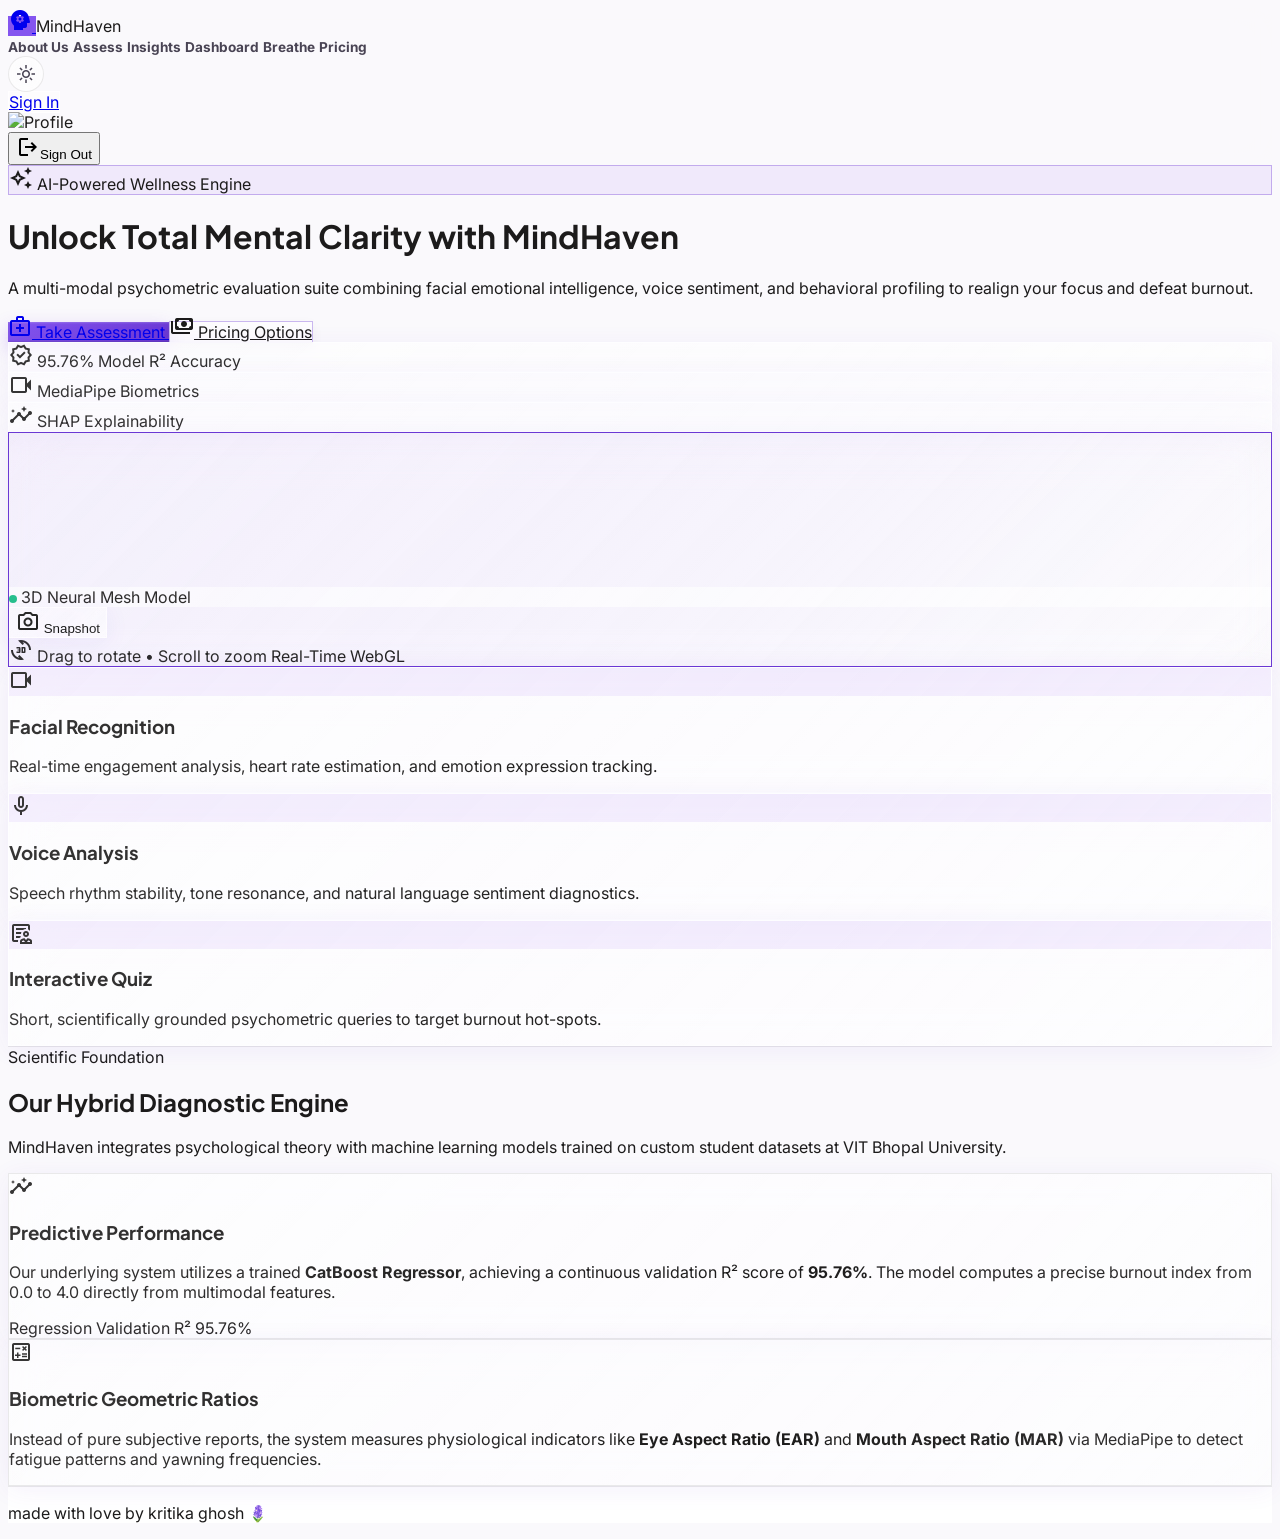
==== commit c774e6ca: "feat: integrate interactive 3D Mesh Brain Model into landing page hero section" ====
--- a/frontend/index.html
+++ b/frontend/index.html
@@ -59,34 +59,88 @@
     </header>
 
     <!-- Main Hero -->
-    <main class="flex-1 flex flex-col items-center justify-center text-center px-margin-mobile pt-32 pb-20 relative z-10 max-w-4xl mx-auto">
-        <div class="space-y-6">
-            <div class="hero-badge inline-flex items-center gap-2 px-4 py-1.5 rounded-full text-primary font-bold text-xs uppercase tracking-wider mb-2" style="background:rgba(124,58,237,0.08);border:1px solid var(--col-border-active);">
-                <span class="material-symbols-outlined text-sm">auto_awesome</span>
-                AI-Powered Wellness Engine
-            </div>
-            <h1 class="hero-title text-4xl md:text-6xl font-extrabold text-on-surface tracking-tight leading-tight">
-                Unlock Total Mental Clarity with <span class="bg-gradient-to-r from-primary to-secondary bg-clip-text text-transparent">MindHaven</span>
-            </h1>
-            <p class="hero-desc text-lg md:text-xl text-on-surface-variant max-w-2xl mx-auto font-medium leading-relaxed">
-                A multi-modal psychometric evaluation suite combining facial emotional intelligence, voice sentiment, and behavioral profiling to realign your focus and defeat burnout.
-            </p>
-        </div>
-
-        <!-- Call to Actions -->
-        <div class="mt-12 flex flex-col sm:flex-row gap-5 justify-center items-center w-full">
-            <a href="assess.html" class="hero-cta w-full sm:w-auto pill-3d px-10 py-5 rounded-full text-white font-bold text-lg flex items-center justify-center gap-3">
-                <span class="material-symbols-outlined">medical_services</span>
-                Take Assessment
-            </a>
-            <a href="pricing.html" class="hero-cta w-full sm:w-auto pill-outline px-10 py-5 rounded-full font-bold text-lg flex items-center justify-center gap-3 active:scale-95 shadow-lg shadow-black/5">
-                <span class="material-symbols-outlined">payments</span>
-                Pricing Options
-            </a>
+    <main class="flex-1 px-margin-mobile md:px-margin-desktop pt-32 pb-20 relative z-10 max-w-container-max mx-auto w-full">
+        <div class="grid grid-cols-1 lg:grid-cols-12 gap-12 items-center">
+            
+            <!-- Left Hero Content -->
+            <div class="lg:col-span-7 text-left space-y-6">
+                <div class="hero-badge inline-flex items-center gap-2 px-4 py-1.5 rounded-full text-primary font-bold text-xs uppercase tracking-wider mb-2" style="background:rgba(124,58,237,0.08);border:1px solid var(--col-border-active);">
+                    <span class="material-symbols-outlined text-sm">auto_awesome</span>
+                    AI-Powered Wellness Engine
+                </div>
+                <h1 class="hero-title text-4xl md:text-6xl font-extrabold text-on-surface tracking-tight leading-tight">
+                    Unlock Total Mental Clarity with <span class="bg-gradient-to-r from-primary to-secondary bg-clip-text text-transparent">MindHaven</span>
+                </h1>
+                <p class="hero-desc text-base md:text-lg text-on-surface-variant max-w-xl font-medium leading-relaxed">
+                    A multi-modal psychometric evaluation suite combining facial emotional intelligence, voice sentiment, and behavioral profiling to realign your focus and defeat burnout.
+                </p>
+
+                <!-- Call to Actions -->
+                <div class="pt-4 flex flex-col sm:flex-row gap-4 items-stretch sm:items-center">
+                    <a href="assess.html" class="hero-cta pill-3d px-8 py-4 rounded-full text-white font-extrabold text-base flex items-center justify-center gap-3 shadow-xl">
+                        <span class="material-symbols-outlined">medical_services</span>
+                        Take Assessment
+                    </a>
+                    <a href="pricing.html" class="hero-cta pill-outline px-8 py-4 rounded-full font-extrabold text-base flex items-center justify-center gap-3 active:scale-95 shadow-sm">
+                        <span class="material-symbols-outlined">payments</span>
+                        Pricing Options
+                    </a>
+                </div>
+
+                <!-- Quick Model Metrics Badge Row -->
+                <div class="pt-4 flex flex-wrap items-center gap-4 text-xs font-bold text-on-surface-variant/80">
+                    <div class="flex items-center gap-1.5 px-3 py-1.5 rounded-xl glass-card border border-white/20">
+                        <span class="material-symbols-outlined text-primary text-base">verified</span>
+                        <span>95.76% Model R² Accuracy</span>
+                    </div>
+                    <div class="flex items-center gap-1.5 px-3 py-1.5 rounded-xl glass-card border border-white/20">
+                        <span class="material-symbols-outlined text-secondary text-base">videocam</span>
+                        <span>MediaPipe Biometrics</span>
+                    </div>
+                    <div class="flex items-center gap-1.5 px-3 py-1.5 rounded-xl glass-card border border-white/20">
+                        <span class="material-symbols-outlined text-primary text-base">insights</span>
+                        <span>SHAP Explainability</span>
+                    </div>
+                </div>
+            </div>
+
+            <!-- Right 3D Mesh Brain Model Card -->
+            <div class="lg:col-span-5 w-full flex justify-center">
+                <div class="relative w-full h-[400px] sm:h-[460px] lg:h-[500px] glass-card rounded-[2.5rem] border-2 shadow-2xl overflow-hidden flex flex-col justify-between p-6 select-none"
+                     style="border-color:var(--col-primary); background: linear-gradient(135deg, rgba(124,58,237,0.06) 0%, rgba(255,255,255,0.12) 100%);" id="hero-brain-card">
+                    
+                    <!-- 3D Canvas Container -->
+                    <div id="hero-brain-container" class="absolute inset-0 w-full h-full cursor-grab active:cursor-grabbing">
+                        <canvas id="hero-brain-canvas" class="w-full h-full"></canvas>
+                    </div>
+
+                    <!-- Top Overlay Badges -->
+                    <div class="relative z-10 flex items-center justify-between pointer-events-none">
+                        <div class="inline-flex items-center gap-2 px-3 py-1 rounded-full text-[10px] font-extrabold uppercase tracking-wider text-primary border border-primary/30" style="background:var(--col-glass-bg)">
+                            <span class="pulse-dot"></span>
+                            3D Neural Mesh Model
+                        </div>
+                        <button id="hero-brain-screenshot-btn" title="Take 3D Screenshot" class="pointer-events-auto px-3 py-1 rounded-full text-xs font-bold text-on-surface hover:text-primary transition-all glass-card border border-white/30 flex items-center gap-1 active:scale-95 shadow-sm">
+                            <span class="material-symbols-outlined text-sm text-primary">photo_camera</span>
+                            <span class="hidden sm:inline">Snapshot</span>
+                        </button>
+                    </div>
+
+                    <!-- Bottom Controls & Hints Overlay -->
+                    <div class="relative z-10 flex items-center justify-between text-[11px] font-bold text-on-surface-variant/80 pointer-events-none border-t border-white/20 pt-3">
+                        <span class="flex items-center gap-1">
+                            <span class="material-symbols-outlined text-sm text-primary">3d_rotation</span>
+                            Drag to rotate &bull; Scroll to zoom
+                        </span>
+                        <span class="text-primary font-extrabold">Real-Time WebGL</span>
+                    </div>
+                </div>
+            </div>
+
         </div>
 
         <!-- Feature Grid Preview -->
-        <div class="grid grid-cols-1 sm:grid-cols-3 gap-6 w-full max-w-5xl mt-20">
+        <div class="grid grid-cols-1 sm:grid-cols-3 gap-6 w-full max-w-container-max mt-24">
             <div class="feature-card glass-card p-6 rounded-3xl flex flex-col items-center text-center space-y-3">
                 <div class="w-12 h-12 rounded-2xl flex items-center justify-center text-primary" style="background:rgba(124,58,237,0.08);">
                     <span class="material-symbols-outlined text-2xl">videocam</span>
@@ -232,5 +286,6 @@
           }
         });
     </script>
+    <script src="js/3d-elements.js"></script>
 </body>
 </html>
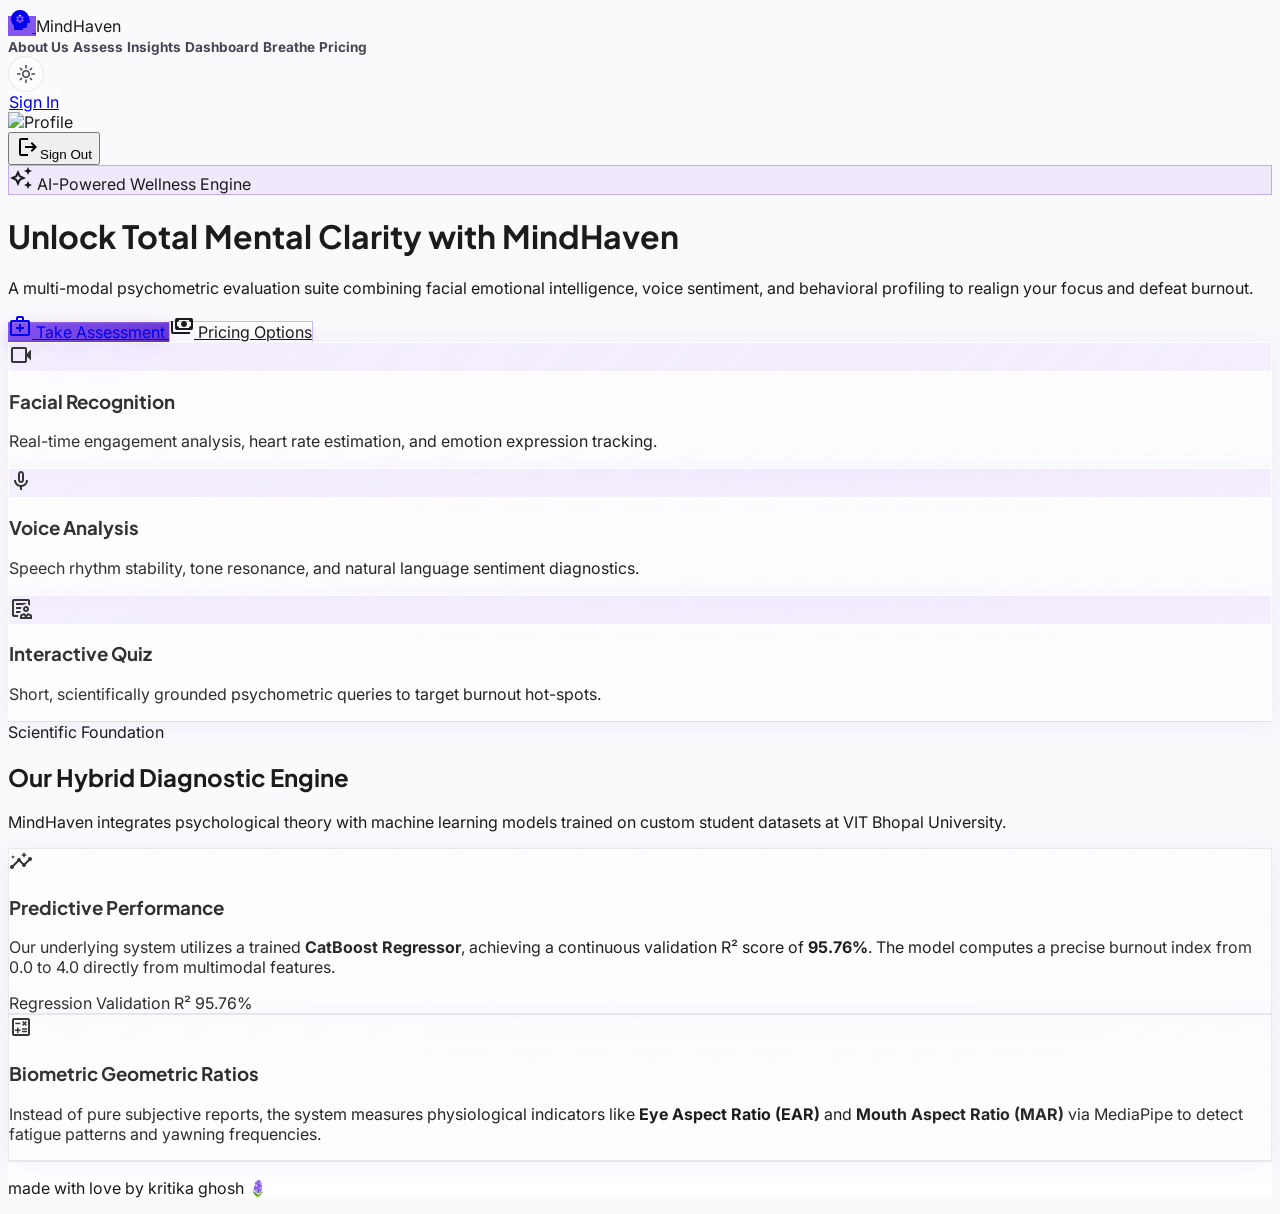
==== commit dcd00156: "Revert "feat: integrate interactive 3D Mesh Brain Model into landing page hero section" This reverts" ====
--- a/frontend/index.html
+++ b/frontend/index.html
@@ -59,88 +59,34 @@
     </header>
 
     <!-- Main Hero -->
-    <main class="flex-1 px-margin-mobile md:px-margin-desktop pt-32 pb-20 relative z-10 max-w-container-max mx-auto w-full">
-        <div class="grid grid-cols-1 lg:grid-cols-12 gap-12 items-center">
-            
-            <!-- Left Hero Content -->
-            <div class="lg:col-span-7 text-left space-y-6">
-                <div class="hero-badge inline-flex items-center gap-2 px-4 py-1.5 rounded-full text-primary font-bold text-xs uppercase tracking-wider mb-2" style="background:rgba(124,58,237,0.08);border:1px solid var(--col-border-active);">
-                    <span class="material-symbols-outlined text-sm">auto_awesome</span>
-                    AI-Powered Wellness Engine
-                </div>
-                <h1 class="hero-title text-4xl md:text-6xl font-extrabold text-on-surface tracking-tight leading-tight">
-                    Unlock Total Mental Clarity with <span class="bg-gradient-to-r from-primary to-secondary bg-clip-text text-transparent">MindHaven</span>
-                </h1>
-                <p class="hero-desc text-base md:text-lg text-on-surface-variant max-w-xl font-medium leading-relaxed">
-                    A multi-modal psychometric evaluation suite combining facial emotional intelligence, voice sentiment, and behavioral profiling to realign your focus and defeat burnout.
-                </p>
-
-                <!-- Call to Actions -->
-                <div class="pt-4 flex flex-col sm:flex-row gap-4 items-stretch sm:items-center">
-                    <a href="assess.html" class="hero-cta pill-3d px-8 py-4 rounded-full text-white font-extrabold text-base flex items-center justify-center gap-3 shadow-xl">
-                        <span class="material-symbols-outlined">medical_services</span>
-                        Take Assessment
-                    </a>
-                    <a href="pricing.html" class="hero-cta pill-outline px-8 py-4 rounded-full font-extrabold text-base flex items-center justify-center gap-3 active:scale-95 shadow-sm">
-                        <span class="material-symbols-outlined">payments</span>
-                        Pricing Options
-                    </a>
-                </div>
-
-                <!-- Quick Model Metrics Badge Row -->
-                <div class="pt-4 flex flex-wrap items-center gap-4 text-xs font-bold text-on-surface-variant/80">
-                    <div class="flex items-center gap-1.5 px-3 py-1.5 rounded-xl glass-card border border-white/20">
-                        <span class="material-symbols-outlined text-primary text-base">verified</span>
-                        <span>95.76% Model R² Accuracy</span>
-                    </div>
-                    <div class="flex items-center gap-1.5 px-3 py-1.5 rounded-xl glass-card border border-white/20">
-                        <span class="material-symbols-outlined text-secondary text-base">videocam</span>
-                        <span>MediaPipe Biometrics</span>
-                    </div>
-                    <div class="flex items-center gap-1.5 px-3 py-1.5 rounded-xl glass-card border border-white/20">
-                        <span class="material-symbols-outlined text-primary text-base">insights</span>
-                        <span>SHAP Explainability</span>
-                    </div>
-                </div>
-            </div>
-
-            <!-- Right 3D Mesh Brain Model Card -->
-            <div class="lg:col-span-5 w-full flex justify-center">
-                <div class="relative w-full h-[400px] sm:h-[460px] lg:h-[500px] glass-card rounded-[2.5rem] border-2 shadow-2xl overflow-hidden flex flex-col justify-between p-6 select-none"
-                     style="border-color:var(--col-primary); background: linear-gradient(135deg, rgba(124,58,237,0.06) 0%, rgba(255,255,255,0.12) 100%);" id="hero-brain-card">
-                    
-                    <!-- 3D Canvas Container -->
-                    <div id="hero-brain-container" class="absolute inset-0 w-full h-full cursor-grab active:cursor-grabbing">
-                        <canvas id="hero-brain-canvas" class="w-full h-full"></canvas>
-                    </div>
-
-                    <!-- Top Overlay Badges -->
-                    <div class="relative z-10 flex items-center justify-between pointer-events-none">
-                        <div class="inline-flex items-center gap-2 px-3 py-1 rounded-full text-[10px] font-extrabold uppercase tracking-wider text-primary border border-primary/30" style="background:var(--col-glass-bg)">
-                            <span class="pulse-dot"></span>
-                            3D Neural Mesh Model
-                        </div>
-                        <button id="hero-brain-screenshot-btn" title="Take 3D Screenshot" class="pointer-events-auto px-3 py-1 rounded-full text-xs font-bold text-on-surface hover:text-primary transition-all glass-card border border-white/30 flex items-center gap-1 active:scale-95 shadow-sm">
-                            <span class="material-symbols-outlined text-sm text-primary">photo_camera</span>
-                            <span class="hidden sm:inline">Snapshot</span>
-                        </button>
-                    </div>
-
-                    <!-- Bottom Controls & Hints Overlay -->
-                    <div class="relative z-10 flex items-center justify-between text-[11px] font-bold text-on-surface-variant/80 pointer-events-none border-t border-white/20 pt-3">
-                        <span class="flex items-center gap-1">
-                            <span class="material-symbols-outlined text-sm text-primary">3d_rotation</span>
-                            Drag to rotate &bull; Scroll to zoom
-                        </span>
-                        <span class="text-primary font-extrabold">Real-Time WebGL</span>
-                    </div>
-                </div>
-            </div>
-
+    <main class="flex-1 flex flex-col items-center justify-center text-center px-margin-mobile pt-32 pb-20 relative z-10 max-w-4xl mx-auto">
+        <div class="space-y-6">
+            <div class="hero-badge inline-flex items-center gap-2 px-4 py-1.5 rounded-full text-primary font-bold text-xs uppercase tracking-wider mb-2" style="background:rgba(124,58,237,0.08);border:1px solid var(--col-border-active);">
+                <span class="material-symbols-outlined text-sm">auto_awesome</span>
+                AI-Powered Wellness Engine
+            </div>
+            <h1 class="hero-title text-4xl md:text-6xl font-extrabold text-on-surface tracking-tight leading-tight">
+                Unlock Total Mental Clarity with <span class="bg-gradient-to-r from-primary to-secondary bg-clip-text text-transparent">MindHaven</span>
+            </h1>
+            <p class="hero-desc text-lg md:text-xl text-on-surface-variant max-w-2xl mx-auto font-medium leading-relaxed">
+                A multi-modal psychometric evaluation suite combining facial emotional intelligence, voice sentiment, and behavioral profiling to realign your focus and defeat burnout.
+            </p>
+        </div>
+
+        <!-- Call to Actions -->
+        <div class="mt-12 flex flex-col sm:flex-row gap-5 justify-center items-center w-full">
+            <a href="assess.html" class="hero-cta w-full sm:w-auto pill-3d px-10 py-5 rounded-full text-white font-bold text-lg flex items-center justify-center gap-3">
+                <span class="material-symbols-outlined">medical_services</span>
+                Take Assessment
+            </a>
+            <a href="pricing.html" class="hero-cta w-full sm:w-auto pill-outline px-10 py-5 rounded-full font-bold text-lg flex items-center justify-center gap-3 active:scale-95 shadow-lg shadow-black/5">
+                <span class="material-symbols-outlined">payments</span>
+                Pricing Options
+            </a>
         </div>
 
         <!-- Feature Grid Preview -->
-        <div class="grid grid-cols-1 sm:grid-cols-3 gap-6 w-full max-w-container-max mt-24">
+        <div class="grid grid-cols-1 sm:grid-cols-3 gap-6 w-full max-w-5xl mt-20">
             <div class="feature-card glass-card p-6 rounded-3xl flex flex-col items-center text-center space-y-3">
                 <div class="w-12 h-12 rounded-2xl flex items-center justify-center text-primary" style="background:rgba(124,58,237,0.08);">
                     <span class="material-symbols-outlined text-2xl">videocam</span>
@@ -286,6 +232,5 @@
           }
         });
     </script>
-    <script src="js/3d-elements.js"></script>
 </body>
 </html>
